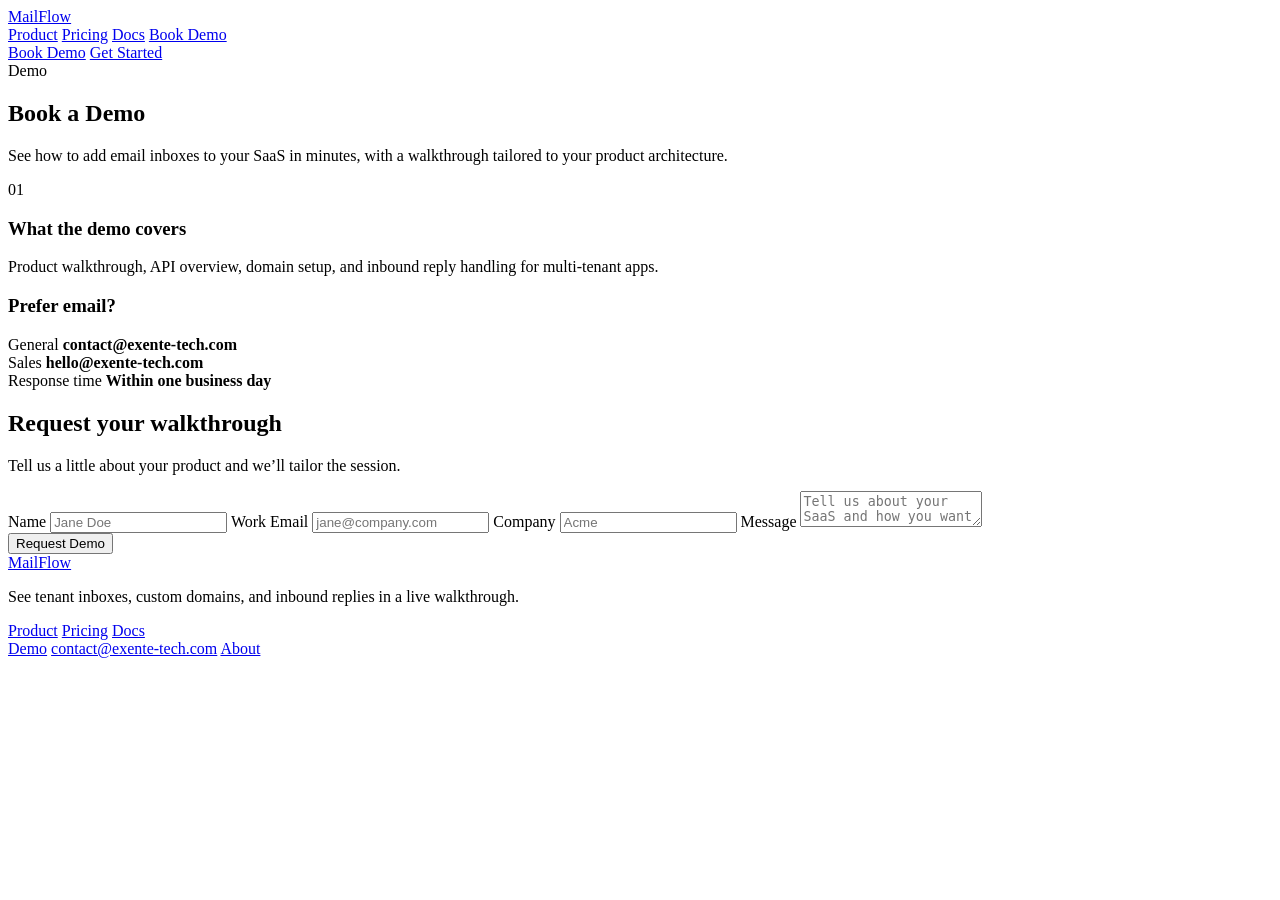
==== demo.html @ 97bedb8a "Update contact email addresses" ====
<!DOCTYPE html>
<html lang="en">
  <head>
    <meta charset="UTF-8" />
    <meta name="viewport" content="width=device-width, initial-scale=1.0" />
    <title>Book a Demo | MailFlow</title>
    <meta
      name="description"
      content="Book a demo to see how MailFlow adds tenant inboxes, custom-domain email, and inbound replies to SaaS products."
    />
    <link rel="stylesheet" href="styles.css" />
  </head>
  <body>
    <div class="page-shell">
      <header class="site-header">
        <div class="container nav">
          <a class="brand" href="index.html">
            <span class="brand-mark" aria-hidden="true"></span>
            <span>MailFlow</span>
          </a>
          <nav class="nav-links" aria-label="Primary">
            <a href="index.html#product">Product</a>
            <a href="pricing.html">Pricing</a>
            <a href="docs.html">Docs</a>
            <a href="demo.html">Book Demo</a>
          </nav>
          <div class="nav-actions">
            <a class="button-secondary" href="demo.html">Book Demo</a>
            <a class="button" href="docs.html">Get Started</a>
          </div>
        </div>
      </header>

      <main>
        <section class="page-hero">
          <div class="container page-hero-copy">
            <span class="eyebrow">Demo</span>
            <h1>Book a Demo</h1>
            <p>See how to add email inboxes to your SaaS in minutes, with a walkthrough tailored to your product architecture.</p>
          </div>
        </section>

        <section class="section" style="padding-top: 0;">
          <div class="container demo-grid">
            <div class="contact-stack">
              <article class="demo-card">
                <div class="demo-icon">01</div>
                <h3>What the demo covers</h3>
                <p>Product walkthrough, API overview, domain setup, and inbound reply handling for multi-tenant apps.</p>
              </article>
              <article class="contact-card panel">
                <h3>Prefer email?</h3>
                <div class="contact-line">
                  <span>General</span>
                  <strong>contact@exente-tech.com</strong>
                </div>
                <div class="contact-line">
                  <span>Sales</span>
                  <strong>hello@exente-tech.com</strong>
                </div>
                <div class="contact-line">
                  <span>Response time</span>
                  <strong>Within one business day</strong>
                </div>
              </article>
            </div>

            <article class="form-card panel">
              <h2>Request your walkthrough</h2>
              <p class="form-note">Tell us a little about your product and we’ll tailor the session.</p>
              <form class="form-grid">
                <label>
                  Name
                  <input type="text" name="name" placeholder="Jane Doe" />
                </label>
                <label>
                  Work Email
                  <input type="email" name="email" placeholder="jane@company.com" />
                </label>
                <label>
                  Company
                  <input type="text" name="company" placeholder="Acme" />
                </label>
                <label>
                  Message
                  <textarea name="message" placeholder="Tell us about your SaaS and how you want to use tenant inboxes."></textarea>
                </label>
                <div>
                  <button class="button" type="submit">Request Demo</button>
                </div>
              </form>
            </article>
          </div>
        </section>
      </main>

      <footer class="site-footer">
        <div class="container footer-wrap">
          <div>
            <a class="brand" href="index.html">
              <span class="brand-mark" aria-hidden="true"></span>
              <span>MailFlow</span>
            </a>
            <p class="footer-note">See tenant inboxes, custom domains, and inbound replies in a live walkthrough.</p>
          </div>
          <div class="footer-columns">
            <div class="footer-links">
              <a href="index.html#product">Product</a>
              <a href="pricing.html">Pricing</a>
              <a href="docs.html">Docs</a>
            </div>
            <div class="footer-links">
              <a href="demo.html">Demo</a>
              <a href="mailto:contact@exente-tech.com">contact@exente-tech.com</a>
              <a href="index.html">About</a>
            </div>
          </div>
        </div>
      </footer>
    </div>
  </body>
</html>
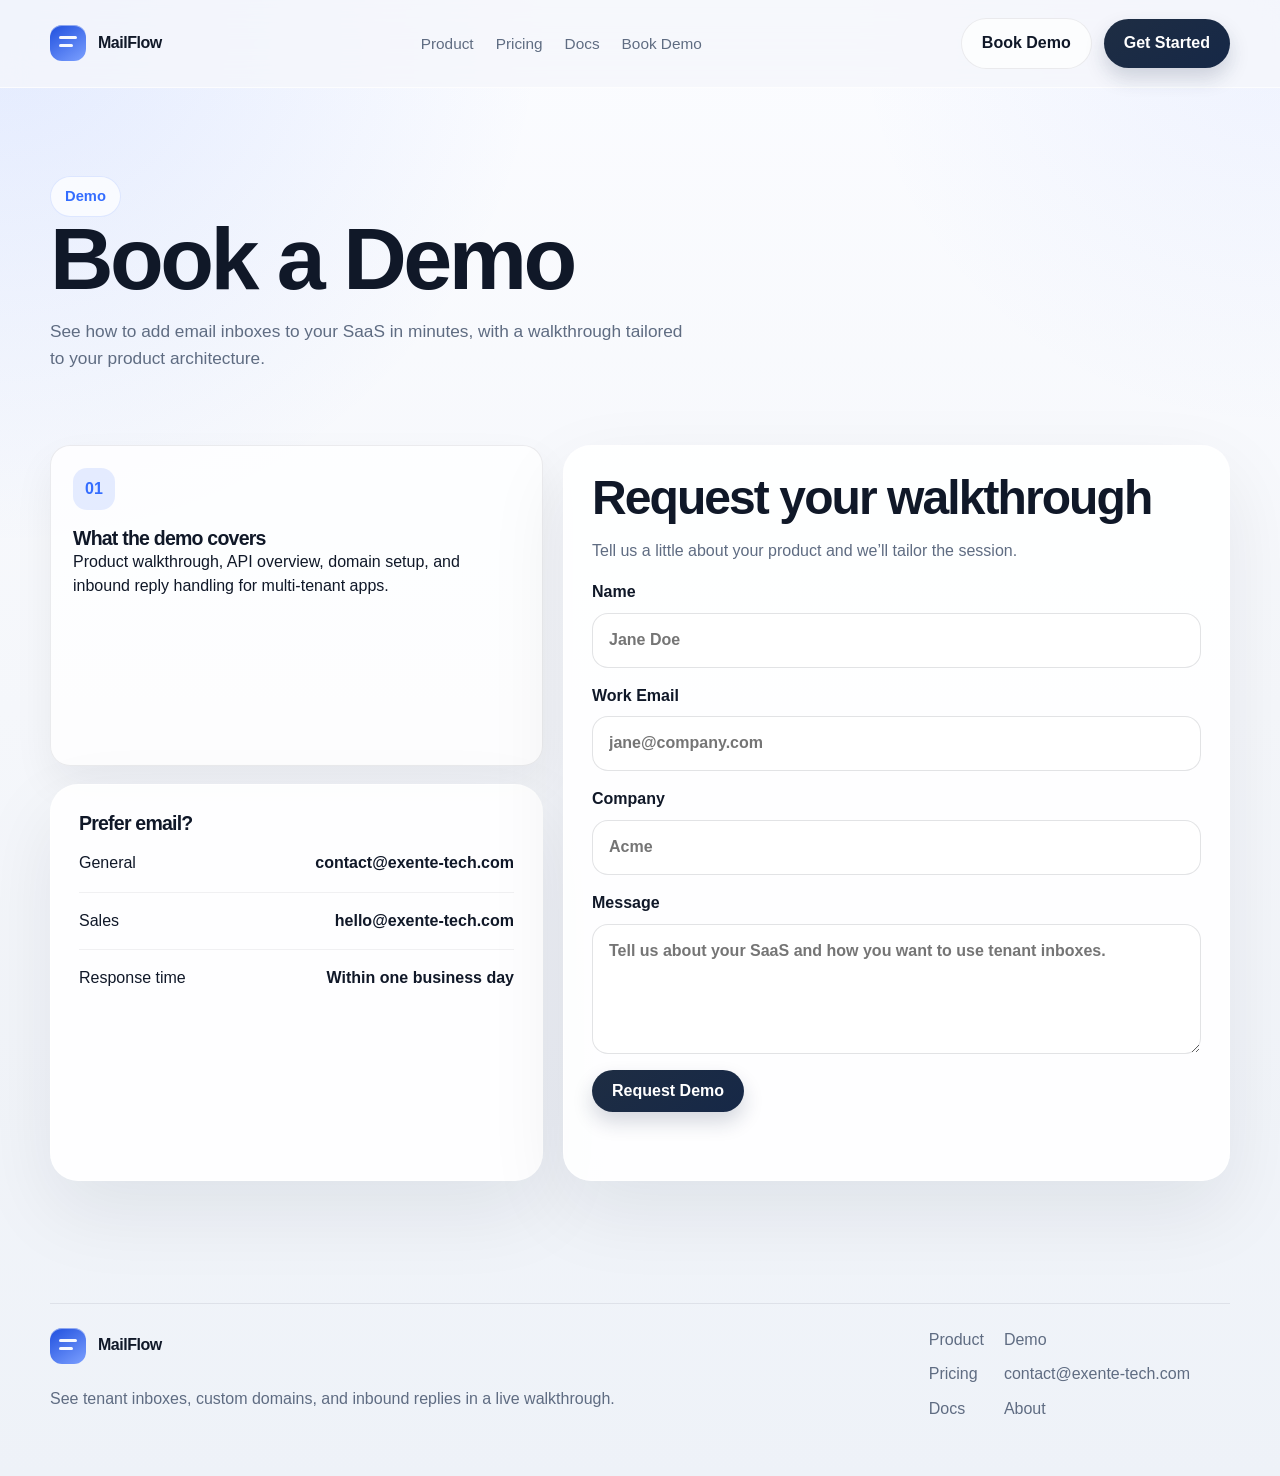
==== commit 67714472: "Connect demo form to lead request endpoint" ====
--- a/demo.html
+++ b/demo.html
@@ -68,26 +68,27 @@
             <article class="form-card panel">
               <h2>Request your walkthrough</h2>
               <p class="form-note">Tell us a little about your product and we’ll tailor the session.</p>
-              <form class="form-grid">
+              <form class="form-grid" id="demo-request-form">
                 <label>
                   Name
-                  <input type="text" name="name" placeholder="Jane Doe" />
+                  <input type="text" name="name" placeholder="Jane Doe" autocomplete="name" required />
                 </label>
                 <label>
                   Work Email
-                  <input type="email" name="email" placeholder="jane@company.com" />
+                  <input type="email" name="email" placeholder="jane@company.com" autocomplete="email" required />
                 </label>
                 <label>
                   Company
-                  <input type="text" name="company" placeholder="Acme" />
+                  <input type="text" name="company" placeholder="Acme" autocomplete="organization" />
                 </label>
                 <label>
                   Message
-                  <textarea name="message" placeholder="Tell us about your SaaS and how you want to use tenant inboxes."></textarea>
+                  <textarea name="message" placeholder="Tell us about your SaaS and how you want to use tenant inboxes." required></textarea>
                 </label>
                 <div>
                   <button class="button" type="submit">Request Demo</button>
                 </div>
+                <p class="form-status" id="demo-form-status" role="status" aria-live="polite"></p>
               </form>
             </article>
           </div>
@@ -118,5 +119,94 @@
         </div>
       </footer>
     </div>
+    <script>
+      (() => {
+        const endpoint = "https://email.api.exente-tech.com/v1/public/lead-requests";
+        const form = document.getElementById("demo-request-form");
+        const status = document.getElementById("demo-form-status");
+
+        if (!form || !status) {
+          return;
+        }
+
+        const submitButton = form.querySelector('button[type="submit"]');
+        const defaultButtonLabel = submitButton ? submitButton.textContent : "";
+
+        const setStatus = (message, type) => {
+          status.textContent = message;
+          status.className = "form-status";
+
+          if (type) {
+            status.classList.add(`is-${type}`);
+          }
+        };
+
+        form.addEventListener("submit", async (event) => {
+          event.preventDefault();
+
+          if (!form.reportValidity()) {
+            return;
+          }
+
+          const formData = new FormData(form);
+          const payload = {
+            name: String(formData.get("name") || "").trim(),
+            email: String(formData.get("email") || "").trim(),
+            company: String(formData.get("company") || "").trim(),
+            message: String(formData.get("message") || "").trim(),
+            source: "website-demo-form",
+            page: window.location.href
+          };
+
+          if (submitButton) {
+            submitButton.disabled = true;
+            submitButton.textContent = "Sending...";
+          }
+
+          setStatus("Sending your request...", "pending");
+
+          try {
+            const response = await fetch(endpoint, {
+              method: "POST",
+              headers: {
+                "Content-Type": "application/json",
+                "Accept": "application/json"
+              },
+              body: JSON.stringify(payload)
+            });
+
+            let responseBody = null;
+
+            try {
+              responseBody = await response.json();
+            } catch (error) {
+              responseBody = null;
+            }
+
+            if (!response.ok) {
+              const message =
+                responseBody && typeof responseBody.message === "string"
+                  ? responseBody.message
+                  : "We couldn't send your request right now. Please try again or email hello@exente-tech.com.";
+              throw new Error(message);
+            }
+
+            form.reset();
+            setStatus("Thanks. Your demo request has been sent and we'll follow up soon.", "success");
+          } catch (error) {
+            const message =
+              error instanceof Error && error.message
+                ? error.message
+                : "We couldn't send your request right now. Please try again or email hello@exente-tech.com.";
+            setStatus(message, "error");
+          } finally {
+            if (submitButton) {
+              submitButton.disabled = false;
+              submitButton.textContent = defaultButtonLabel;
+            }
+          }
+        });
+      })();
+    </script>
   </body>
 </html>
--- a/styles.css
+++ b/styles.css
@@ -0,0 +1,1037 @@
+:root {
+  --bg: #f5f7fb;
+  --surface: rgba(255, 255, 255, 0.88);
+  --surface-strong: #ffffff;
+  --surface-dark: #0d1526;
+  --text: #101828;
+  --muted: #5f6c82;
+  --border: rgba(16, 24, 40, 0.08);
+  --border-strong: rgba(63, 95, 166, 0.18);
+  --accent: #346dff;
+  --accent-soft: rgba(52, 109, 255, 0.12);
+  --shadow: 0 30px 80px rgba(15, 23, 42, 0.08);
+  --shadow-soft: 0 18px 40px rgba(15, 23, 42, 0.06);
+  --radius-lg: 28px;
+  --radius-md: 20px;
+  --radius-sm: 14px;
+  --container: 1180px;
+}
+
+* {
+  box-sizing: border-box;
+}
+
+html {
+  scroll-behavior: smooth;
+}
+
+body {
+  margin: 0;
+  font-family: "Segoe UI", "Helvetica Neue", Arial, sans-serif;
+  color: var(--text);
+  background:
+    radial-gradient(circle at top left, rgba(52, 109, 255, 0.12), transparent 28%),
+    radial-gradient(circle at top right, rgba(90, 131, 255, 0.08), transparent 22%),
+    linear-gradient(180deg, #fbfcff 0%, var(--bg) 48%, #eef2f8 100%);
+  line-height: 1.55;
+}
+
+a {
+  color: inherit;
+  text-decoration: none;
+}
+
+img {
+  max-width: 100%;
+  display: block;
+}
+
+.page-shell {
+  min-height: 100vh;
+}
+
+.container {
+  width: min(var(--container), calc(100% - 40px));
+  margin: 0 auto;
+}
+
+.site-header {
+  position: sticky;
+  top: 0;
+  z-index: 20;
+  backdrop-filter: blur(16px);
+  background: rgba(245, 247, 251, 0.78);
+  border-bottom: 1px solid rgba(255, 255, 255, 0.7);
+}
+
+.nav {
+  display: flex;
+  align-items: center;
+  justify-content: space-between;
+  gap: 24px;
+  padding: 18px 0;
+}
+
+.brand {
+  display: inline-flex;
+  align-items: center;
+  gap: 12px;
+  font-weight: 700;
+  letter-spacing: -0.03em;
+}
+
+.brand-mark {
+  width: 36px;
+  height: 36px;
+  border-radius: 12px;
+  background: linear-gradient(145deg, #1f4fde, #7ca0ff);
+  position: relative;
+  box-shadow: inset 0 1px 0 rgba(255, 255, 255, 0.45);
+}
+
+.brand-mark::before,
+.brand-mark::after {
+  content: "";
+  position: absolute;
+  background: rgba(255, 255, 255, 0.95);
+  border-radius: 999px;
+}
+
+.brand-mark::before {
+  width: 18px;
+  height: 3px;
+  left: 9px;
+  top: 11px;
+}
+
+.brand-mark::after {
+  width: 14px;
+  height: 3px;
+  left: 9px;
+  top: 19px;
+}
+
+.nav-links {
+  display: flex;
+  align-items: center;
+  gap: 22px;
+  color: var(--muted);
+  font-size: 0.96rem;
+}
+
+.nav-links a:hover,
+.footer-links a:hover,
+.sidebar a:hover {
+  color: var(--text);
+}
+
+.nav-actions {
+  display: flex;
+  align-items: center;
+  gap: 12px;
+}
+
+.button,
+.button-secondary,
+.button-ghost {
+  display: inline-flex;
+  align-items: center;
+  justify-content: center;
+  gap: 8px;
+  border-radius: 999px;
+  padding: 12px 20px;
+  border: none;
+  font-weight: 600;
+  font-family: inherit;
+  font-size: 1rem;
+  cursor: pointer;
+  transition: transform 180ms ease, box-shadow 180ms ease, border-color 180ms ease, background 180ms ease;
+}
+
+.button {
+  color: #ffffff;
+  background: linear-gradient(145deg, #1e2d43, #162847);
+  box-shadow: 0 10px 20px rgba(22, 40, 71, 0.18);
+}
+
+.button-secondary {
+  color: var(--text);
+  background: rgba(255, 255, 255, 0.74);
+  border: 1px solid var(--border);
+}
+
+.button-ghost {
+  color: var(--accent);
+  background: transparent;
+  border: 1px solid rgba(52, 109, 255, 0.2);
+}
+
+.button:hover,
+.button-secondary:hover,
+.button-ghost:hover,
+.card:hover,
+.step:hover,
+.mini-plan:hover,
+.docs-card:hover,
+.demo-card:hover,
+.pricing-card:hover {
+  transform: translateY(-2px);
+}
+
+.button:disabled {
+  cursor: wait;
+  opacity: 0.85;
+  transform: none;
+}
+
+.hero,
+.section,
+.page-hero {
+  padding: 88px 0;
+}
+
+.hero-grid,
+.page-hero-grid {
+  display: grid;
+  grid-template-columns: 1.05fr 0.95fr;
+  gap: 44px;
+  align-items: center;
+}
+
+.eyebrow {
+  display: inline-flex;
+  align-items: center;
+  gap: 8px;
+  padding: 8px 14px;
+  border-radius: 999px;
+  background: rgba(255, 255, 255, 0.7);
+  border: 1px solid rgba(52, 109, 255, 0.14);
+  color: var(--accent);
+  font-size: 0.92rem;
+  font-weight: 600;
+}
+
+h1,
+h2,
+h3 {
+  margin: 0;
+  letter-spacing: -0.04em;
+}
+
+h1 {
+  font-size: clamp(3rem, 7vw, 5.5rem);
+  line-height: 0.96;
+}
+
+h2 {
+  font-size: clamp(2rem, 4vw, 3rem);
+  line-height: 1.02;
+}
+
+h3 {
+  font-size: 1.22rem;
+  line-height: 1.1;
+}
+
+.lede,
+.section-copy,
+.hero-copy p,
+.page-hero-copy p {
+  color: var(--muted);
+  font-size: 1.08rem;
+  max-width: 640px;
+}
+
+.hero-actions,
+.page-hero-actions {
+  display: flex;
+  flex-wrap: wrap;
+  gap: 14px;
+  margin: 28px 0 16px;
+}
+
+.support-line {
+  color: var(--muted);
+  font-size: 0.98rem;
+}
+
+.panel {
+  background: var(--surface);
+  border: 1px solid rgba(255, 255, 255, 0.7);
+  box-shadow: var(--shadow);
+  border-radius: var(--radius-lg);
+}
+
+.hero-visual {
+  padding: 18px;
+}
+
+.mock-window {
+  overflow: hidden;
+  background: linear-gradient(180deg, #fdfefe 0%, #f5f8fd 100%);
+}
+
+.mock-topbar {
+  display: flex;
+  align-items: center;
+  justify-content: space-between;
+  padding: 14px 18px;
+  border-bottom: 1px solid rgba(16, 24, 40, 0.06);
+}
+
+.mock-dots {
+  display: flex;
+  gap: 8px;
+}
+
+.mock-dots span {
+  width: 10px;
+  height: 10px;
+  border-radius: 50%;
+  background: rgba(95, 108, 130, 0.24);
+}
+
+.mock-dots span:first-child {
+  background: rgba(239, 68, 68, 0.35);
+}
+
+.mock-dots span:nth-child(2) {
+  background: rgba(245, 158, 11, 0.35);
+}
+
+.mock-dots span:nth-child(3) {
+  background: rgba(34, 197, 94, 0.35);
+}
+
+.mock-topbar strong {
+  font-size: 0.95rem;
+}
+
+.mock-badge {
+  padding: 7px 12px;
+  border-radius: 999px;
+  font-size: 0.82rem;
+  color: var(--accent);
+  background: var(--accent-soft);
+}
+
+.mock-layout {
+  display: grid;
+  grid-template-columns: 170px 210px 1fr;
+  min-height: 430px;
+}
+
+.mock-sidebar,
+.mock-thread-list,
+.mock-thread-view {
+  padding: 20px 18px;
+}
+
+.mock-sidebar {
+  background: rgba(238, 243, 250, 0.85);
+  border-right: 1px solid rgba(16, 24, 40, 0.06);
+}
+
+.mock-thread-list {
+  border-right: 1px solid rgba(16, 24, 40, 0.06);
+}
+
+.mock-section-label {
+  font-size: 0.78rem;
+  text-transform: uppercase;
+  letter-spacing: 0.08em;
+  color: #7b8798;
+  margin-bottom: 14px;
+}
+
+.tenant-item,
+.thread-item {
+  border: 1px solid transparent;
+  border-radius: 16px;
+  padding: 12px;
+  margin-bottom: 10px;
+}
+
+.tenant-item.active,
+.thread-item.active {
+  background: rgba(255, 255, 255, 0.8);
+  border-color: rgba(52, 109, 255, 0.12);
+  box-shadow: 0 8px 18px rgba(52, 109, 255, 0.08);
+}
+
+.tenant-item strong,
+.thread-item strong,
+.message-card strong,
+.callout strong,
+.stat strong,
+.faq-item strong {
+  display: block;
+  margin-bottom: 4px;
+}
+
+.tenant-item span,
+.thread-item span,
+.message-card p,
+.callout p,
+.stat p,
+.footer-note,
+.faq-item p,
+.form-note,
+.table-row span:last-child,
+.docs-copy p {
+  color: var(--muted);
+}
+
+.pill {
+  display: inline-flex;
+  align-items: center;
+  gap: 6px;
+  margin-top: 10px;
+  padding: 6px 10px;
+  border-radius: 999px;
+  background: rgba(52, 109, 255, 0.08);
+  color: var(--accent);
+  font-size: 0.8rem;
+  font-weight: 600;
+}
+
+.thread-item small,
+.mail-meta,
+.stat-label,
+.code-header span,
+.table-row span,
+.sidebar small {
+  color: #7b8798;
+}
+
+.thread-item p,
+.message-card p,
+.step p,
+.mini-plan p,
+.feature-card p,
+.use-case p,
+.pricing-card p,
+.docs-card p,
+.demo-card p,
+.faq-item p,
+.footer-columns p {
+  margin: 0;
+}
+
+.message-card {
+  background: rgba(255, 255, 255, 0.92);
+  border: 1px solid rgba(16, 24, 40, 0.06);
+  border-radius: 18px;
+  padding: 18px;
+  margin-bottom: 16px;
+  box-shadow: var(--shadow-soft);
+}
+
+.message-card.highlight {
+  background: linear-gradient(180deg, rgba(52, 109, 255, 0.1), rgba(255, 255, 255, 0.96));
+  border-color: rgba(52, 109, 255, 0.18);
+}
+
+.value-strip {
+  padding: 0 0 32px;
+}
+
+.value-grid,
+.feature-grid,
+.use-case-grid,
+.pricing-preview-grid,
+.pricing-grid,
+.docs-grid,
+.demo-grid,
+.faq-grid,
+.footer-columns {
+  display: grid;
+  gap: 20px;
+}
+
+.value-grid {
+  grid-template-columns: repeat(3, 1fr);
+}
+
+.value-item,
+.feature-card,
+.use-case,
+.pricing-card,
+.docs-card,
+.demo-card,
+.faq-item,
+.mini-plan,
+.step,
+.table-card {
+  background: rgba(255, 255, 255, 0.78);
+  border: 1px solid var(--border);
+  border-radius: var(--radius-md);
+  box-shadow: var(--shadow-soft);
+}
+
+.value-item {
+  display: flex;
+  align-items: center;
+  gap: 14px;
+  padding: 18px 20px;
+  font-weight: 600;
+}
+
+.value-icon,
+.feature-icon,
+.step-number,
+.docs-icon,
+.demo-icon {
+  width: 42px;
+  height: 42px;
+  display: inline-flex;
+  align-items: center;
+  justify-content: center;
+  border-radius: 14px;
+  background: rgba(52, 109, 255, 0.12);
+  color: var(--accent);
+  font-weight: 700;
+}
+
+.section-head {
+  max-width: 700px;
+  margin-bottom: 34px;
+}
+
+.feature-grid {
+  grid-template-columns: repeat(5, 1fr);
+}
+
+.feature-card,
+.use-case,
+.docs-card,
+.demo-card,
+.faq-item {
+  padding: 22px;
+}
+
+.feature-card {
+  min-height: 220px;
+}
+
+.feature-icon,
+.docs-icon,
+.demo-icon {
+  margin-bottom: 18px;
+}
+
+.spotlight {
+  display: grid;
+  grid-template-columns: 1.05fr 0.95fr;
+  gap: 28px;
+  align-items: stretch;
+}
+
+.spotlight-copy {
+  padding: 34px;
+}
+
+.spotlight-copy p {
+  color: var(--muted);
+}
+
+.callout-list {
+  display: grid;
+  gap: 14px;
+  margin-top: 28px;
+}
+
+.callout {
+  padding: 18px;
+  border-radius: 18px;
+  background: rgba(255, 255, 255, 0.66);
+  border: 1px solid rgba(16, 24, 40, 0.06);
+}
+
+.callout-mark {
+  width: 28px;
+  height: 28px;
+  display: inline-flex;
+  align-items: center;
+  justify-content: center;
+  border-radius: 50%;
+  background: var(--accent);
+  color: #fff;
+  font-size: 0.84rem;
+  font-weight: 700;
+  margin-bottom: 12px;
+}
+
+.spotlight-visual {
+  padding: 20px;
+}
+
+.spotlight-visual .mock-layout {
+  min-height: 500px;
+}
+
+.steps {
+  display: grid;
+  grid-template-columns: repeat(4, 1fr);
+  gap: 18px;
+}
+
+.step,
+.mini-plan {
+  padding: 22px;
+}
+
+.step-number {
+  margin-bottom: 18px;
+}
+
+.use-case-grid,
+.pricing-preview-grid,
+.pricing-grid {
+  grid-template-columns: repeat(4, 1fr);
+}
+
+.code-section {
+  padding: 88px 0;
+}
+
+.code-wrap {
+  display: grid;
+  grid-template-columns: 0.9fr 1.1fr;
+  gap: 28px;
+  padding: 32px;
+  background: linear-gradient(180deg, #0f1728 0%, #0a1020 100%);
+  border-radius: 32px;
+  color: #eef4ff;
+  box-shadow: 0 28px 60px rgba(7, 15, 30, 0.24);
+}
+
+.code-wrap p {
+  color: rgba(221, 230, 247, 0.72);
+}
+
+.code-panel {
+  background: rgba(15, 23, 42, 0.68);
+  border: 1px solid rgba(147, 197, 253, 0.14);
+  border-radius: 24px;
+  overflow: hidden;
+}
+
+.code-header {
+  display: flex;
+  align-items: center;
+  justify-content: space-between;
+  padding: 14px 18px;
+  border-bottom: 1px solid rgba(255, 255, 255, 0.06);
+}
+
+.code-header .mock-dots span {
+  background: rgba(221, 230, 247, 0.14);
+}
+
+pre {
+  margin: 0;
+  padding: 24px;
+  overflow-x: auto;
+  font-size: 0.95rem;
+  line-height: 1.7;
+  color: #dbe8ff;
+}
+
+.pricing-card {
+  padding: 24px;
+}
+
+.pricing-card.highlight {
+  border-color: rgba(52, 109, 255, 0.24);
+  box-shadow: 0 24px 40px rgba(52, 109, 255, 0.12);
+  position: relative;
+}
+
+.pricing-card.highlight::before {
+  content: "Most Popular";
+  position: absolute;
+  top: 18px;
+  right: 18px;
+  padding: 6px 10px;
+  border-radius: 999px;
+  background: rgba(52, 109, 255, 0.12);
+  color: var(--accent);
+  font-size: 0.78rem;
+  font-weight: 700;
+}
+
+.plan-price {
+  display: block;
+  margin: 22px 0 10px;
+  font-size: 2.3rem;
+  font-weight: 700;
+  letter-spacing: -0.04em;
+}
+
+.check-list {
+  list-style: none;
+  padding: 0;
+  margin: 18px 0 0;
+  display: grid;
+  gap: 10px;
+  color: var(--muted);
+}
+
+.check-list li::before {
+  content: "•";
+  color: var(--accent);
+  font-weight: 700;
+  display: inline-block;
+  width: 16px;
+}
+
+.cta-panel {
+  padding: 42px;
+  text-align: center;
+  background:
+    radial-gradient(circle at top center, rgba(52, 109, 255, 0.14), transparent 36%),
+    rgba(255, 255, 255, 0.78);
+}
+
+.cta-panel p {
+  color: var(--muted);
+  max-width: 580px;
+  margin: 14px auto 0;
+}
+
+.site-footer {
+  padding: 34px 0 48px;
+}
+
+.footer-wrap {
+  display: flex;
+  justify-content: space-between;
+  gap: 24px;
+  padding-top: 24px;
+  border-top: 1px solid rgba(16, 24, 40, 0.08);
+}
+
+.footer-columns {
+  grid-template-columns: repeat(4, auto);
+  align-items: start;
+}
+
+.footer-links {
+  display: grid;
+  gap: 10px;
+  color: var(--muted);
+}
+
+.page-hero {
+  padding-bottom: 56px;
+}
+
+.page-hero-grid.compact {
+  grid-template-columns: 1.1fr 0.9fr;
+}
+
+.stat-grid,
+.table-grid {
+  display: grid;
+  grid-template-columns: repeat(2, 1fr);
+  gap: 18px;
+}
+
+.stat {
+  padding: 22px;
+}
+
+.stat strong {
+  display: block;
+  font-size: 2rem;
+  margin-bottom: 6px;
+  letter-spacing: -0.04em;
+}
+
+.pricing-grid {
+  grid-template-columns: repeat(3, 1fr);
+}
+
+.enterprise-row {
+  margin-top: 22px;
+  padding: 26px;
+}
+
+.table-card {
+  padding: 26px;
+}
+
+.table-row {
+  display: flex;
+  justify-content: space-between;
+  gap: 24px;
+  padding: 14px 0;
+  border-bottom: 1px solid rgba(16, 24, 40, 0.06);
+}
+
+.table-row:last-child {
+  border-bottom: none;
+}
+
+.faq-grid {
+  grid-template-columns: repeat(2, 1fr);
+}
+
+.docs-grid {
+  grid-template-columns: 280px 1fr;
+}
+
+.sidebar {
+  position: sticky;
+  top: 92px;
+  align-self: start;
+  padding: 24px;
+}
+
+.sidebar nav {
+  display: grid;
+  gap: 10px;
+  margin-top: 16px;
+}
+
+.sidebar a {
+  padding: 10px 12px;
+  border-radius: 12px;
+  color: var(--muted);
+}
+
+.sidebar a.active {
+  background: rgba(52, 109, 255, 0.1);
+  color: var(--accent);
+  font-weight: 600;
+}
+
+.docs-content {
+  display: grid;
+  gap: 22px;
+}
+
+.docs-card pre {
+  padding: 18px 0 0;
+  color: var(--text);
+}
+
+.docs-card code,
+pre code {
+  font-family: Consolas, "SFMono-Regular", monospace;
+}
+
+.docs-snippet {
+  background: rgba(12, 20, 36, 0.96);
+  border-radius: 20px;
+  overflow: hidden;
+}
+
+.docs-snippet pre {
+  color: #dbe8ff;
+}
+
+.mini-plan-grid {
+  display: grid;
+  grid-template-columns: repeat(3, 1fr);
+  gap: 18px;
+}
+
+.demo-grid {
+  grid-template-columns: 0.85fr 1.15fr;
+}
+
+.form-card,
+.contact-card {
+  padding: 28px;
+}
+
+.form-grid {
+  display: grid;
+  gap: 16px;
+}
+
+.form-status {
+  margin: 0;
+  min-height: 24px;
+  color: var(--muted);
+  font-size: 0.96rem;
+}
+
+.form-status.is-pending {
+  color: var(--muted);
+}
+
+.form-status.is-success {
+  color: #0f7b53;
+}
+
+.form-status.is-error {
+  color: #bb2437;
+}
+
+label {
+  display: grid;
+  gap: 8px;
+  color: var(--text);
+  font-weight: 600;
+}
+
+input,
+textarea {
+  width: 100%;
+  border: 1px solid rgba(16, 24, 40, 0.12);
+  border-radius: 16px;
+  padding: 14px 16px;
+  background: rgba(255, 255, 255, 0.9);
+  color: var(--text);
+  font: inherit;
+}
+
+textarea {
+  min-height: 130px;
+  resize: vertical;
+}
+
+input:focus,
+textarea:focus {
+  outline: 2px solid rgba(52, 109, 255, 0.24);
+  border-color: rgba(52, 109, 255, 0.24);
+}
+
+.contact-stack {
+  display: grid;
+  gap: 18px;
+}
+
+.contact-line {
+  display: flex;
+  justify-content: space-between;
+  gap: 20px;
+  padding: 16px 0;
+  border-bottom: 1px solid rgba(16, 24, 40, 0.06);
+}
+
+.contact-line:last-child {
+  border-bottom: none;
+}
+
+.fade-in {
+  opacity: 0;
+  transform: translateY(18px);
+  animation: rise 640ms ease forwards;
+}
+
+.fade-in.delay-1 {
+  animation-delay: 120ms;
+}
+
+.fade-in.delay-2 {
+  animation-delay: 240ms;
+}
+
+.fade-in.delay-3 {
+  animation-delay: 360ms;
+}
+
+@keyframes rise {
+  to {
+    opacity: 1;
+    transform: translateY(0);
+  }
+}
+
+@media (max-width: 1100px) {
+  .hero-grid,
+  .page-hero-grid,
+  .spotlight,
+  .code-wrap,
+  .demo-grid {
+    grid-template-columns: 1fr;
+  }
+
+  .feature-grid {
+    grid-template-columns: repeat(2, 1fr);
+  }
+
+  .steps,
+  .use-case-grid,
+  .pricing-preview-grid,
+  .pricing-grid,
+  .mini-plan-grid {
+    grid-template-columns: repeat(2, 1fr);
+  }
+
+  .docs-grid {
+    grid-template-columns: 1fr;
+  }
+
+  .sidebar {
+    position: static;
+  }
+}
+
+@media (max-width: 760px) {
+  .container {
+    width: min(var(--container), calc(100% - 28px));
+  }
+
+  .nav {
+    flex-wrap: wrap;
+  }
+
+  .nav-links,
+  .nav-actions {
+    width: 100%;
+    justify-content: space-between;
+  }
+
+  .hero,
+  .section,
+  .page-hero,
+  .code-section {
+    padding: 68px 0;
+  }
+
+  h1 {
+    font-size: clamp(2.5rem, 14vw, 4rem);
+  }
+
+  .mock-layout {
+    grid-template-columns: 1fr;
+  }
+
+  .mock-sidebar,
+  .mock-thread-list {
+    border-right: none;
+    border-bottom: 1px solid rgba(16, 24, 40, 0.06);
+  }
+
+  .value-grid,
+  .feature-grid,
+  .steps,
+  .use-case-grid,
+  .pricing-preview-grid,
+  .pricing-grid,
+  .faq-grid,
+  .footer-columns,
+  .stat-grid,
+  .table-grid,
+  .mini-plan-grid {
+    grid-template-columns: 1fr;
+  }
+
+  .footer-wrap,
+  .contact-line {
+    flex-direction: column;
+  }
+
+  .cta-panel,
+  .code-wrap,
+  .spotlight-copy,
+  .form-card,
+  .contact-card {
+    padding: 24px;
+  }
+}
